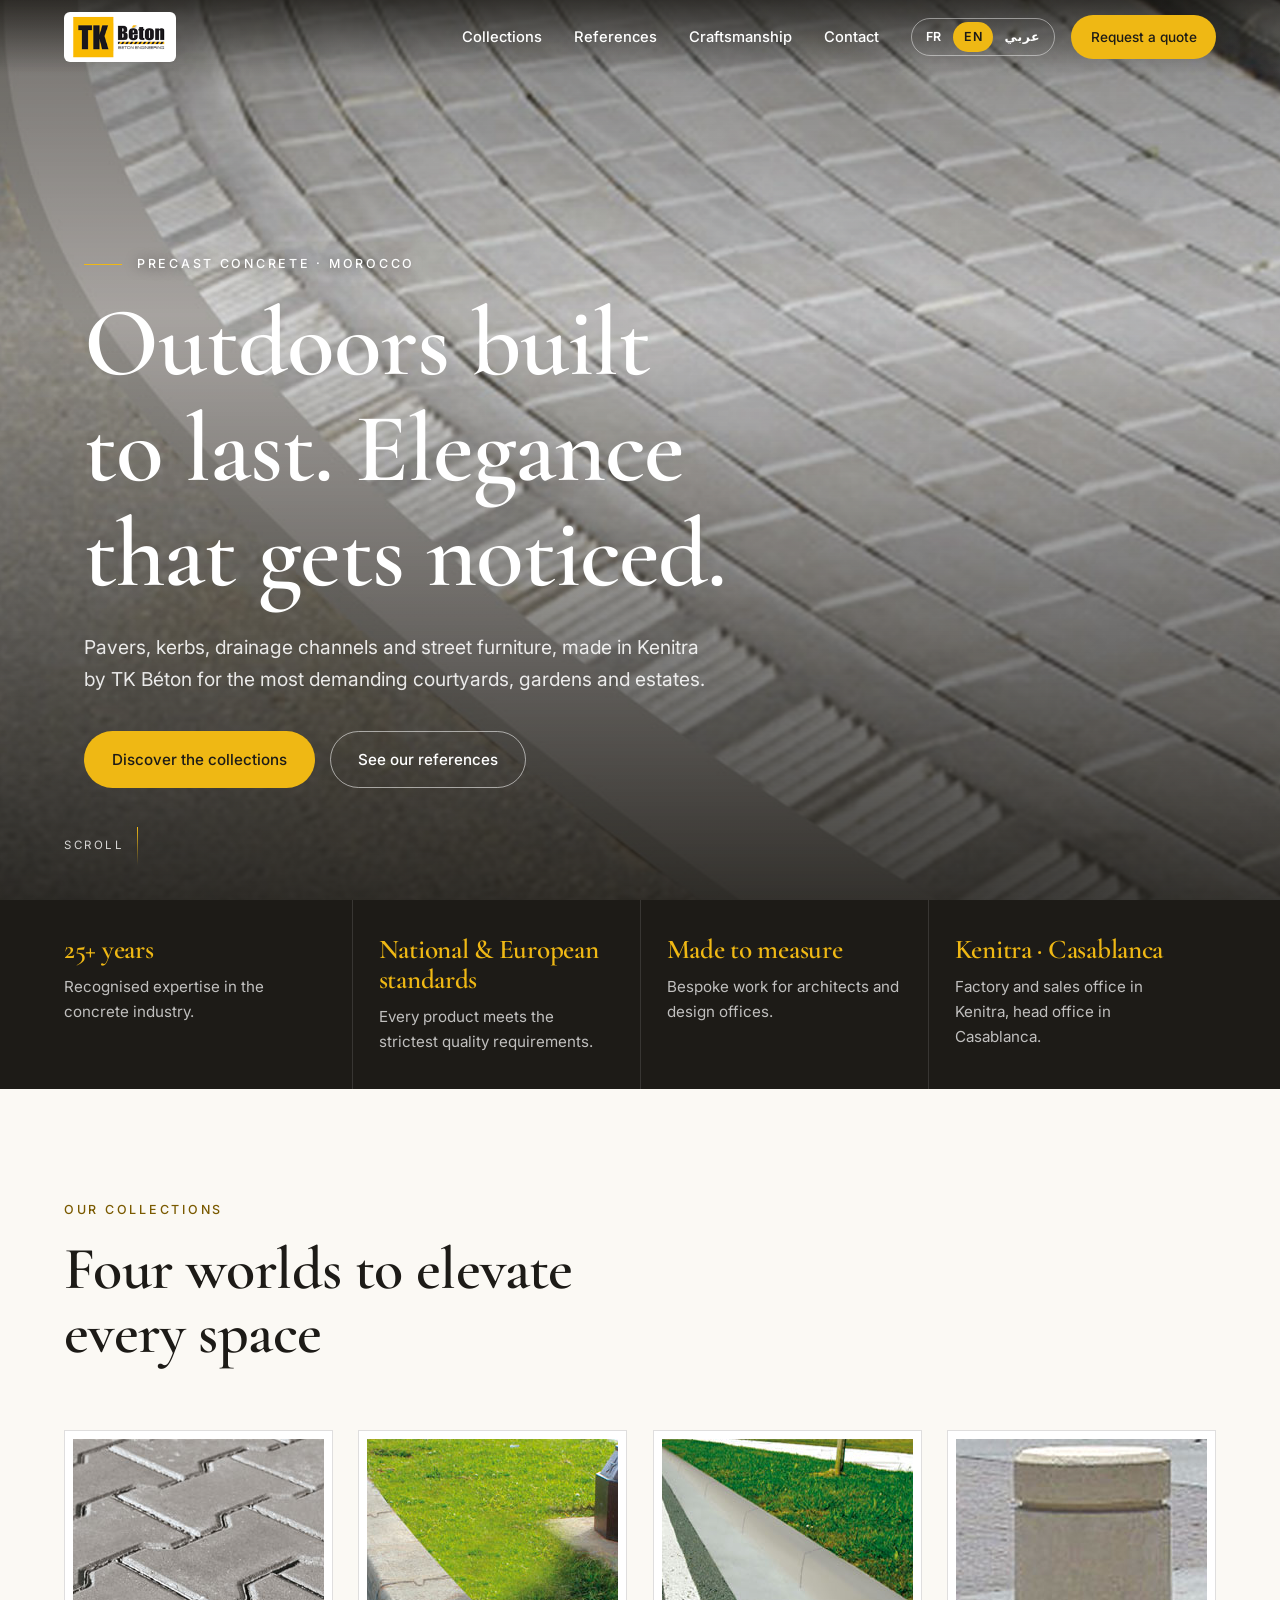
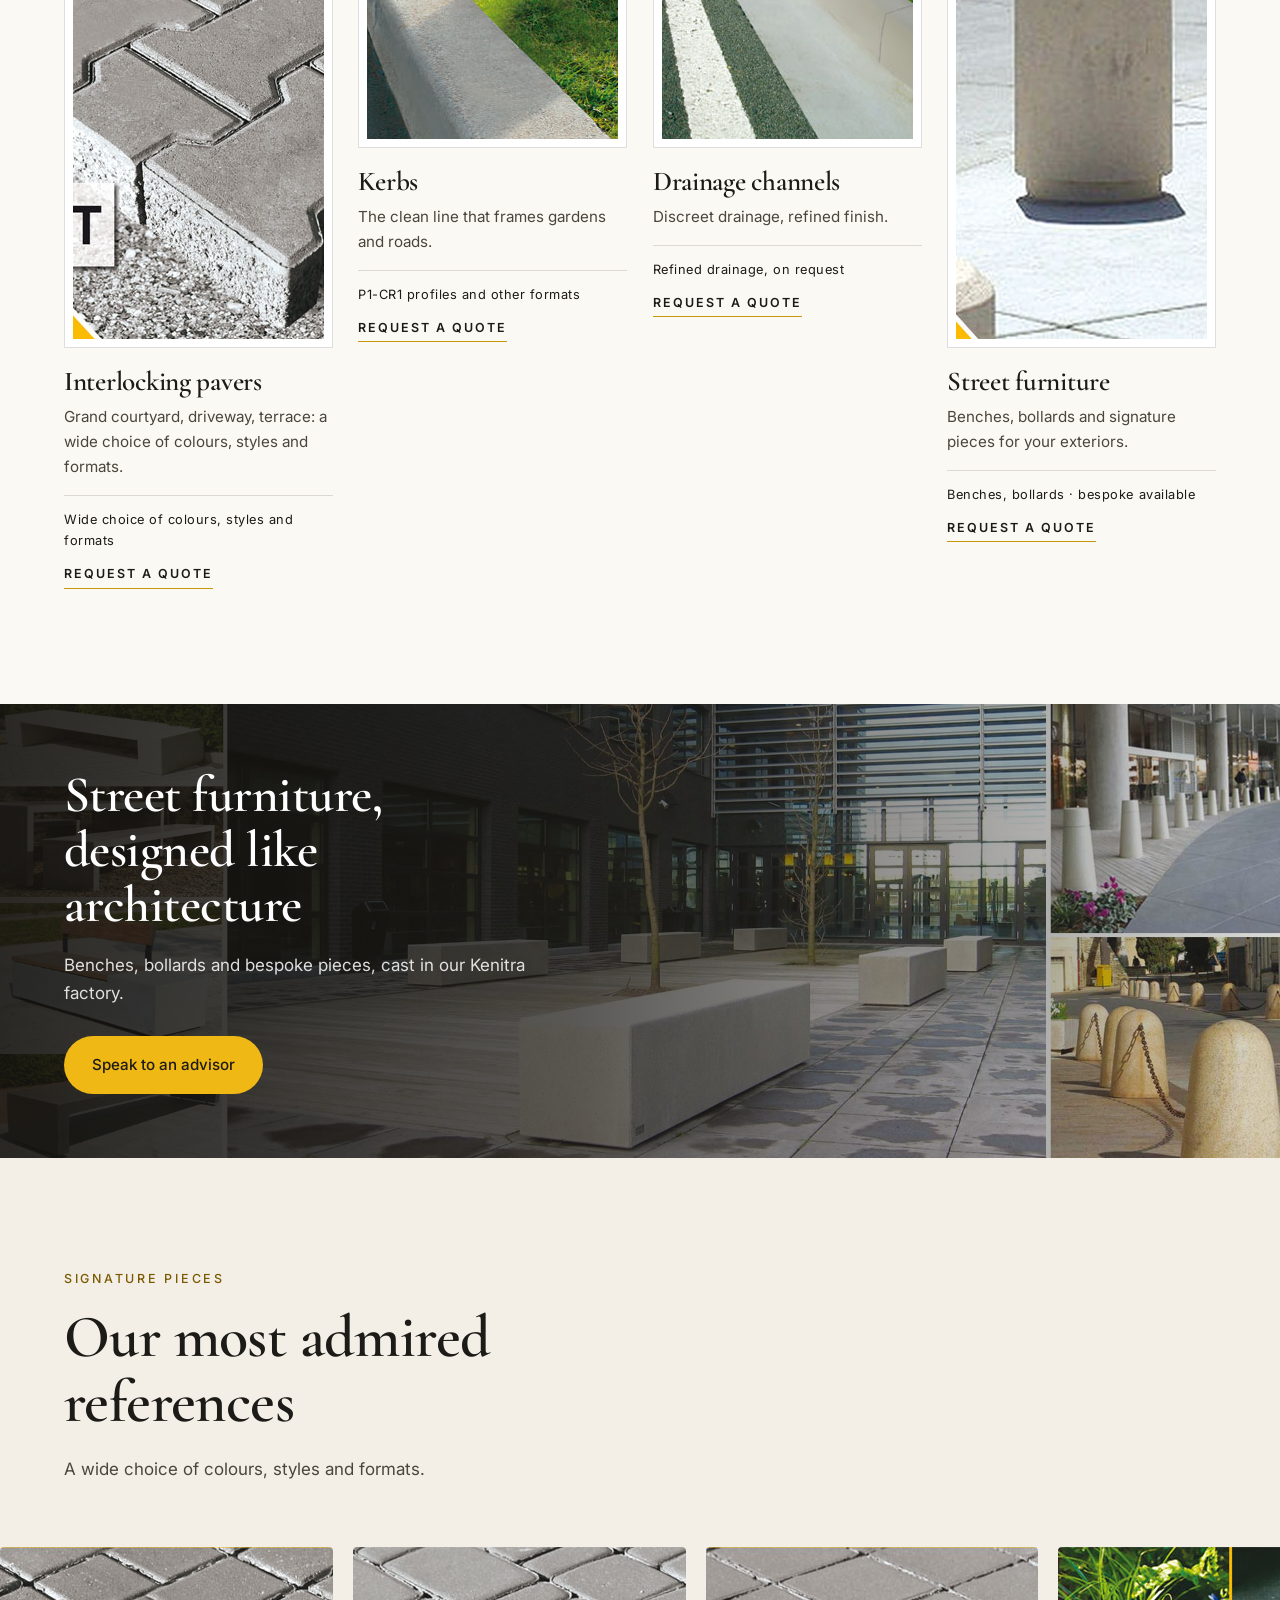
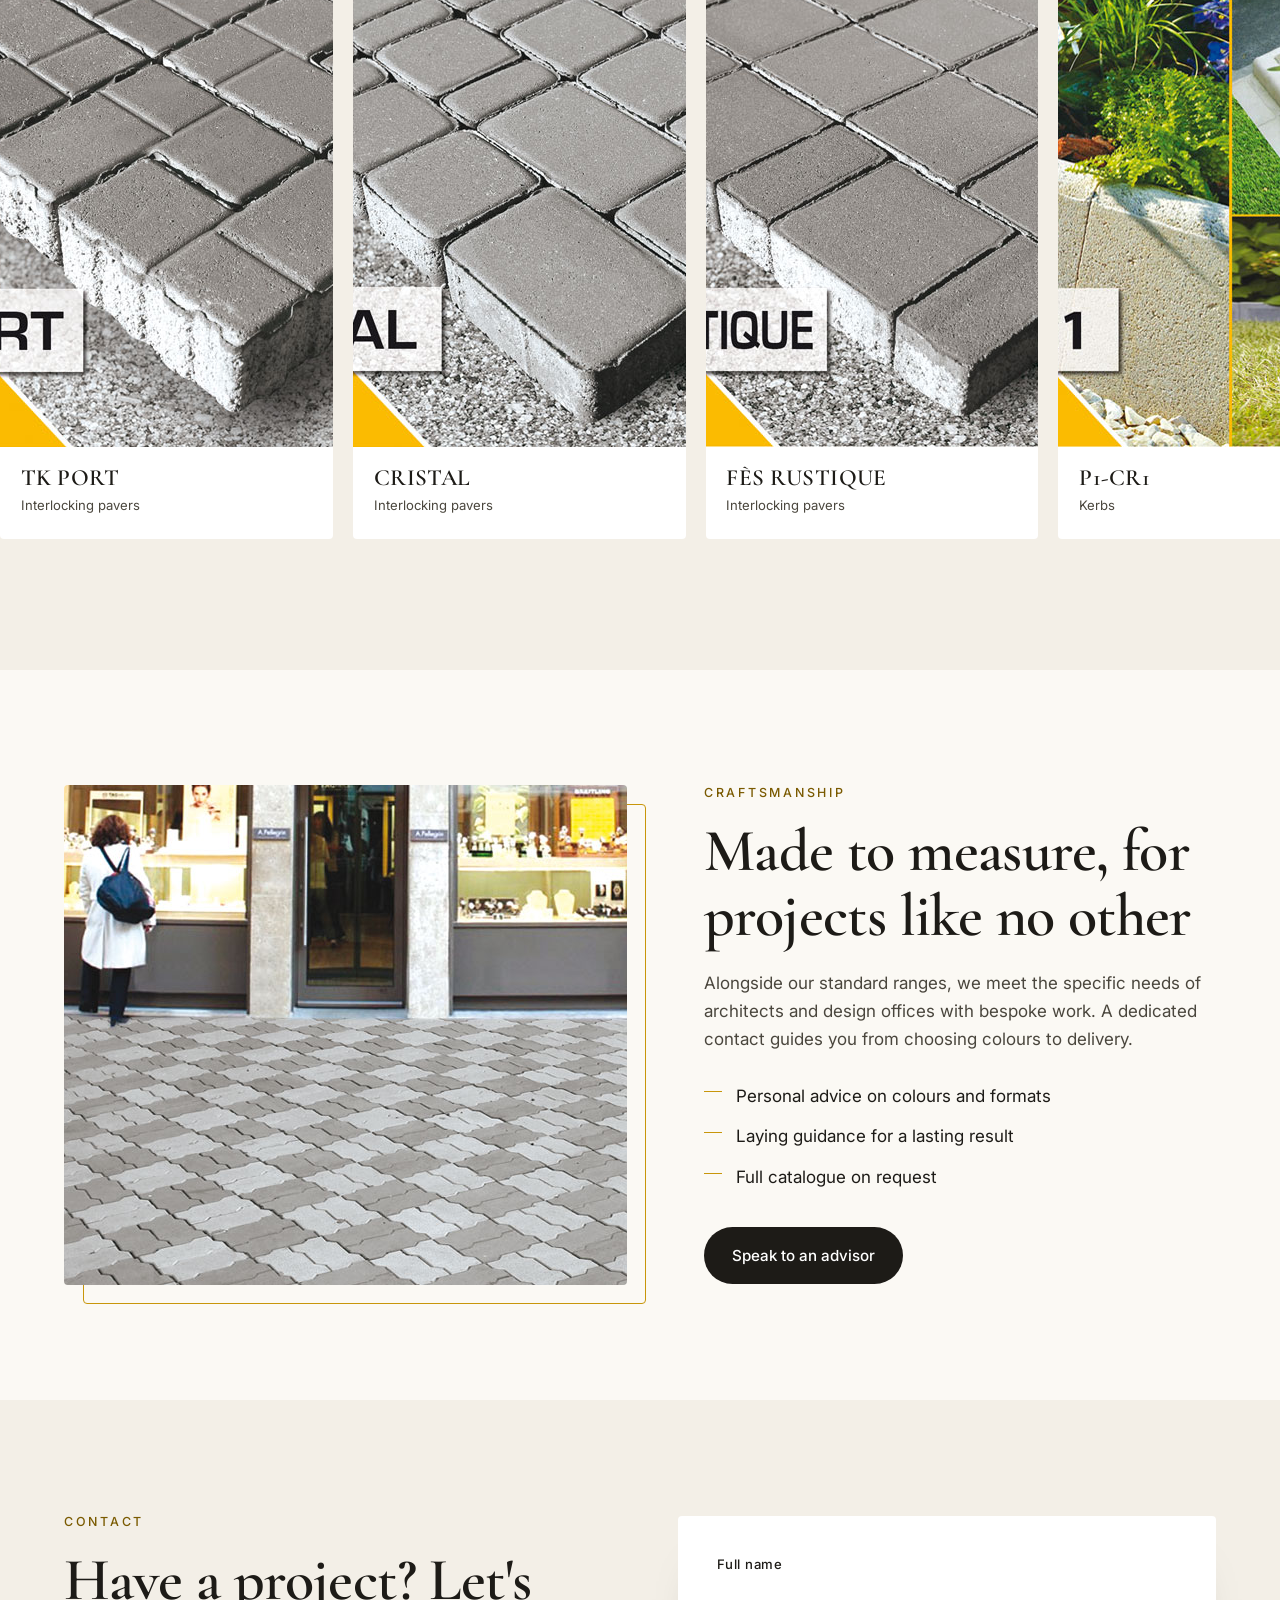
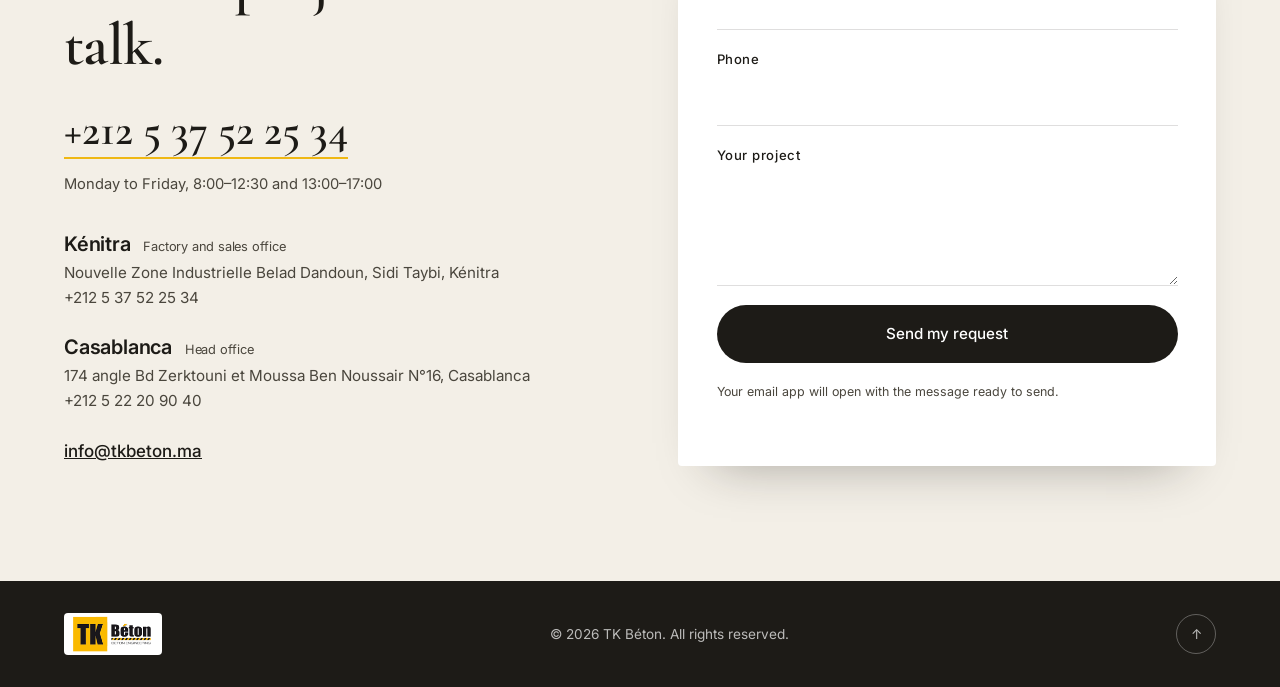
==== index.html @ a3fd38b3 "feat: redesigned TK Béton website (FR/EN/AR)" ====
<!DOCTYPE html>
<html lang="fr" dir="ltr">
<head>
<meta charset="utf-8">
<meta name="viewport" content="width=device-width, initial-scale=1">
<title>TK Béton — L'art du béton pour vos espaces extérieurs</title>
<meta name="description" content="TK Béton, fabricant de béton préfabriqué à Kénitra : pavés autobloquants, bordures, caniveaux et mobilier urbain, aux normes nationales et européennes.">
<meta name="theme-color" content="#1d1b17">
<link rel="icon" type="image/png" sizes="32x32" href="images/favicon-32x32.png">
<link rel="apple-touch-icon" href="images/apple-touch-icon.png">
<script>
/* Set language/direction before first paint so Arabic never flashes as LTR French. */
(function(){try{var l=localStorage.getItem('tk-lang');if(!l){var b=(navigator.language||'fr').slice(0,2);l=['fr','en','ar'].indexOf(b)>-1?b:'fr';}
var d=document.documentElement;d.lang=l;d.dir=l==='ar'?'rtl':'ltr';}catch(e){}})();
</script>
<link rel="preload" as="image" href="images/slide1.jpg" fetchpriority="high">
<link rel="preconnect" href="https://fonts.googleapis.com">
<link rel="preconnect" href="https://fonts.gstatic.com" crossorigin>
<link href="https://fonts.googleapis.com/css2?family=Cormorant+Garamond:wght@500;600&family=Inter:wght@400;500;600&family=Noto+Naskh+Arabic:wght@500;700&family=Tajawal:wght@400;500;700&display=swap" rel="stylesheet">
<link rel="stylesheet" href="css/style.css">
</head>
<body>

<header class="site-header" id="top">
  <a class="brand" href="#top" aria-label="TK Béton">
    <img src="images/logo.png" width="110" height="50" alt="TK Béton — Beton Engineering">
  </a>
  <nav class="main-nav" id="main-nav" aria-label="Navigation principale">
    <a href="#collections" data-i18n="nav.collections">Collections</a>
    <a href="#references" data-i18n="nav.refs">Références</a>
    <a href="#savoir-faire" data-i18n="nav.craft">Savoir-faire</a>
    <a href="#contact" data-i18n="nav.contact">Contact</a>
  </nav>
  <div class="header-tools">
    <div class="lang" role="group" aria-label="Langue / Language / اللغة">
      <button type="button" data-lang="fr" aria-pressed="true">FR</button>
      <button type="button" data-lang="en" aria-pressed="false">EN</button>
      <button type="button" data-lang="ar" aria-pressed="false" lang="ar">عربي</button>
    </div>
    <a class="btn btn-gold btn-sm" href="#contact" data-i18n="nav.quote">Demander un devis</a>
    <button class="menu-btn" type="button" aria-controls="main-nav" aria-expanded="false" aria-label="Menu"><span></span><span></span></button>
  </div>
</header>

<main>
  <!-- HERO -->
  <section class="hero" aria-labelledby="hero-title">
    <div class="hero-media" aria-hidden="true">
      <img class="hero-img" src="images/slide1.jpg" width="1920" height="700" alt="" fetchpriority="high">
      <video class="hero-video" muted loop playsinline preload="none" poster="images/slide1.jpg" data-src="videos/tk-beton-hero.mp4"></video>
    </div>
    <div class="hero-shade"></div>
    <div class="hero-inner">
      <p class="eyebrow" data-i18n="hero.eyebrow">Béton préfabriqué · Maroc</p>
      <h1 id="hero-title" data-i18n="hero.title">Des extérieurs qui durent. Une élégance qui se remarque.</h1>
      <p class="lead" data-i18n="hero.lead"></p>
      <div class="hero-cta">
        <a class="btn btn-gold" href="#collections" data-i18n="hero.cta1">Découvrir les collections</a>
        <a class="btn btn-ghost" href="#references" data-i18n="hero.cta2">Voir nos références</a>
      </div>
    </div>
    <a class="scroll-hint" href="#pillars"><span data-i18n="hero.scroll">Défiler</span><i></i></a>
  </section>

  <!-- TRUST STRIP -->
  <section class="pillars" id="pillars">
    <div class="wrap pillars-grid">
      <div><h2 data-i18n="pillars.1.t">Plus de 25 ans</h2><p data-i18n="pillars.1.d"></p></div>
      <div><h2 data-i18n="pillars.2.t">Normes</h2><p data-i18n="pillars.2.d"></p></div>
      <div><h2 data-i18n="pillars.3.t">Sur mesure</h2><p data-i18n="pillars.3.d"></p></div>
      <div><h2 data-i18n="pillars.4.t">Kénitra · Casablanca</h2><p data-i18n="pillars.4.d"></p></div>
    </div>
  </section>

  <!-- COLLECTIONS -->
  <section class="section" id="collections" aria-labelledby="col-title">
    <div class="wrap">
      <header class="section-head">
        <p class="eyebrow dark" data-i18n="col.eyebrow">Nos collections</p>
        <h2 id="col-title" data-i18n="col.title">Quatre univers</h2>
      </header>
      <div class="col-grid">
        <article class="card">
          <figure><img src="images/double_t.jpg" width="715" height="500" alt="Pavés autobloquants Double T" loading="lazy"></figure>
          <h3 data-i18n="col.paves.t"></h3>
          <p data-i18n="col.paves.d"></p>
          <p class="spec" data-i18n="spec.paves"></p>
          <a class="more" href="#contact" data-product="Pavés autobloquants" data-i18n="card.quote">Demander un devis</a>
        </article>
        <article class="card">
          <figure><img src="images/bordures.jpg" width="429" height="300" alt="Bordures en béton" loading="lazy"></figure>
          <h3 data-i18n="col.bordures.t"></h3>
          <p data-i18n="col.bordures.d"></p>
          <p class="spec" data-i18n="spec.bordures"></p>
          <a class="more" href="#contact" data-product="Bordures" data-i18n="card.quote">Demander un devis</a>
        </article>
        <article class="card">
          <figure><img src="images/caniveaux.jpg" width="429" height="300" alt="Caniveaux en béton" loading="lazy"></figure>
          <h3 data-i18n="col.caniveaux.t"></h3>
          <p data-i18n="col.caniveaux.d"></p>
          <p class="spec" data-i18n="spec.caniveaux"></p>
          <a class="more" href="#contact" data-product="Caniveaux" data-i18n="card.quote">Demander un devis</a>
        </article>
        <article class="card">
          <figure><img src="images/bornes.jpg" width="715" height="500" alt="Bornes en béton" loading="lazy"></figure>
          <h3 data-i18n="col.mobilier.t"></h3>
          <p data-i18n="col.mobilier.d"></p>
          <p class="spec" data-i18n="spec.mobilier"></p>
          <a class="more" href="#contact" data-product="Mobilier urbain" data-i18n="card.quote">Demander un devis</a>
        </article>
      </div>
    </div>
  </section>

  <!-- FULL-BLEED BAND (uses the large 1920px photo at full size) -->
  <section class="band" aria-labelledby="band-title">
    <img src="images/slide3.jpg" width="1920" height="700" alt="Mobilier urbain TK Béton : bancs et bornes en béton" loading="lazy">
    <div class="band-shade"></div>
    <div class="wrap band-copy">
      <h2 id="band-title" data-i18n="band.title"></h2>
      <p data-i18n="band.p"></p>
      <a class="btn btn-gold" href="#contact" data-product="Mobilier urbain sur mesure" data-i18n="band.cta">Parler à un conseiller</a>
    </div>
  </section>

  <!-- REFERENCES -->
  <section class="section section-stone" id="references" aria-labelledby="sig-title">
    <div class="wrap">
      <header class="section-head">
        <p class="eyebrow dark" data-i18n="sig.eyebrow">Pièces signature</p>
        <h2 id="sig-title" data-i18n="sig.title"></h2>
        <p class="sub" data-i18n="sig.lead"></p>
      </header>
    </div>
    <ul class="rail" tabindex="0" aria-label="TK PORT, DOUBLE T, CRISTAL, FÈS RUSTIQUE, P1-CR1, BORNES">
      <li><img src="images/tk_port.jpg" width="715" height="500" alt="TK PORT" loading="lazy"><div><b>TK PORT</b><span data-i18n="sig.paves"></span></div></li>
      <li><img src="images/cristal.jpg" width="715" height="500" alt="Cristal" loading="lazy"><div><b>CRISTAL</b><span data-i18n="sig.paves"></span></div></li>
      <li><img src="images/fes_rustique.jpg" width="715" height="500" alt="Fès Rustique" loading="lazy"><div><b>FÈS RUSTIQUE</b><span data-i18n="sig.paves"></span></div></li>
      <li><img src="images/p1-cr1.jpg" width="715" height="500" alt="P1-CR1" loading="lazy"><div><b>P1-CR1</b><span data-i18n="sig.bordures"></span></div></li>
      <li><img src="images/bornes_slides1.jpg" width="715" height="500" alt="Bornes" loading="lazy"><div><b>BORNES</b><span data-i18n="sig.mobilier"></span></div></li>
    </ul>
  </section>

  <!-- CRAFT -->
  <section class="section" id="savoir-faire" aria-labelledby="craft-title">
    <div class="wrap craft-grid">
      <figure class="craft-visual"><img src="images/agadir-slides2.jpg" width="715" height="500" alt="Réalisation TK Béton" loading="lazy"></figure>
      <div>
        <p class="eyebrow dark" data-i18n="craft.eyebrow">Savoir-faire</p>
        <h2 id="craft-title" data-i18n="craft.title"></h2>
        <p class="body" data-i18n="craft.p"></p>
        <ul class="checks">
          <li data-i18n="craft.l1"></li>
          <li data-i18n="craft.l2"></li>
          <li data-i18n="craft.l3"></li>
        </ul>
        <a class="btn btn-dark" href="#contact" data-i18n="craft.cta">Parler à un conseiller</a>
      </div>
    </div>
  </section>

  <!-- CONTACT -->
  <section class="section section-stone" id="contact" aria-labelledby="contact-title">
    <div class="wrap contact-grid">
      <div>
        <p class="eyebrow dark" data-i18n="contact.eyebrow">Contact</p>
        <h2 id="contact-title" data-i18n="contact.title"></h2>
        <a class="phone" href="tel:+212537522534" dir="ltr">+212 5 37 52 25 34</a>
        <p class="hours" data-i18n="contact.hours"></p>
        <address class="sites">
          <div>
            <h3>Kénitra <small data-i18n="contact.fact"></small></h3>
            <p>Nouvelle Zone Industrielle Belad Dandoun, Sidi Taybi, Kénitra<br><span dir="ltr">+212 5 37 52 25 34</span></p>
          </div>
          <div>
            <h3>Casablanca <small data-i18n="contact.hq"></small></h3>
            <p>174 angle Bd Zerktouni et Moussa Ben Noussair N°16, Casablanca<br><span dir="ltr">+212 5 22 20 90 40</span></p>
          </div>
          <a class="mail" href="mailto:info@tkbeton.ma" dir="ltr">info@tkbeton.ma</a>
        </address>
      </div>
      <form class="form" id="contact-form" novalidate>
        <label><span data-i18n="contact.form.name">Nom complet</span><input name="name" type="text" autocomplete="name" required></label>
        <label><span data-i18n="contact.form.phone">Téléphone</span><input name="phone" type="tel" autocomplete="tel" required dir="ltr"></label>
        <label><span data-i18n="contact.form.msg">Votre projet</span><textarea name="msg" rows="4" required></textarea></label>
        <button class="btn btn-dark" type="submit" data-i18n="contact.form.send">Envoyer ma demande</button>
        <p class="note" data-i18n="contact.form.note"></p>
      </form>
    </div>
  </section>
</main>

<footer class="site-footer">
  <div class="wrap foot">
    <img src="images/logo.png" width="96" height="44" alt="TK Béton">
    <p>© 2026 TK Béton. <span data-i18n="footer.rights">Tous droits réservés.</span></p>
    <a href="#top" aria-label="Top">↑</a>
  </div>
</footer>

<a class="call-bar" href="tel:+212537522534"><span data-i18n="call.now">Appeler</span> <span dir="ltr">+212 5 37 52 25 34</span></a>

<script src="js/i18n.js"></script>
<script src="js/main.js"></script>
</body>
</html>
---- css/style.css ----
/* TK Béton — light-luxury stone & gold. Logical properties keep RTL (Arabic) correct. */
:root {
  --ink: #1d1b17;
  --ink-soft: #4a463d;
  --stone: #f3efe7;
  --stone-deep: #e6e0d3;
  --paper: #fbf9f4;
  --gold: #efb814;
  --gold-deep: #c8960a;
  --gold-text: #7a5a00;
  --line: rgba(29, 27, 23, .14);
  --font-display: "Cormorant Garamond", Georgia, serif;
  --font-body: "Inter", system-ui, sans-serif;
  --gutter: clamp(1.25rem, 5vw, 4rem);
  --section: clamp(4.5rem, 9vw, 9rem);
  --ease: cubic-bezier(.16, 1, .3, 1);
}
html[lang="ar"] { --font-display: "Noto Naskh Arabic", "Tajawal", serif; --font-body: "Tajawal", "Inter", sans-serif; }

*, *::before, *::after { box-sizing: border-box; }
html { scroll-behavior: smooth; scroll-padding-top: 5rem; }
body { margin: 0; background: var(--paper); color: var(--ink); font: 400 1.0625rem/1.65 var(--font-body); -webkit-font-smoothing: antialiased; }
img, video { display: block; max-width: 100%; }
a { color: inherit; }
button { font: inherit; color: inherit; cursor: pointer; }
:focus-visible { outline: 2px solid var(--gold); outline-offset: 3px; }
.wrap { width: min(100% - 2 * var(--gutter), 1240px); margin-inline: auto; }

h1, h2, h3 { font-family: var(--font-display); font-weight: 600; line-height: 1.08; margin: 0; letter-spacing: -.01em; }
h2 { font-size: clamp(2rem, 1.2rem + 3.4vw, 3.75rem); }
.eyebrow { font: 500 .78rem/1 var(--font-body); letter-spacing: .22em; text-transform: uppercase; color: var(--gold); margin: 0 0 1.25rem; }
.eyebrow.dark { color: var(--gold-text); }
html[lang="ar"] h1, html[lang="ar"] h2, html[lang="ar"] h3 { letter-spacing: 0; line-height: 1.3; }
html[lang="ar"] .eyebrow { letter-spacing: .04em; font-size: .95rem; }
.sub, .body { color: var(--ink-soft); max-width: 56ch; margin: 1.25rem 0 0; }

/* Buttons */
.btn { display: inline-flex; align-items: center; gap: .6rem; padding: .95rem 1.7rem; border-radius: 999px; border: 1px solid transparent; font-weight: 500; font-size: .95rem; text-decoration: none; transition: transform .3s var(--ease), background .3s, color .3s, border-color .3s; }
.btn:hover { transform: translateY(-2px); }
.btn-sm { padding: .6rem 1.15rem; font-size: .85rem; }
.btn-gold { background: var(--gold); color: var(--ink); }
.btn-gold:hover { background: #f7c93a; }
.btn-ghost { background: transparent; color: #fff; border-color: rgba(255,255,255,.55); }
.btn-ghost:hover { background: rgba(255,255,255,.14); border-color: #fff; }
.btn-dark { background: var(--ink); color: #fff; }
.btn-dark:hover { background: #000; }
.play-dot { width: 0; height: 0; border-block: 6px solid transparent; border-inline-start: 10px solid currentColor; }
[dir="rtl"] .play-dot { transform: scaleX(-1); }

/* Header */
.site-header { position: fixed; inset: 0 0 auto 0; z-index: 50; display: flex; align-items: center; gap: 2rem; padding: .75rem var(--gutter); background: linear-gradient(180deg, rgba(20,18,14,.72), rgba(20,18,14,0)); transition: background .4s, box-shadow .4s; }
.site-header.scrolled { background: rgba(251,249,244,.94); backdrop-filter: blur(14px); box-shadow: 0 1px 0 var(--line); }
.brand { display: block; background: #fff; border-radius: 6px; padding: 4px 8px; line-height: 0; }
.brand img { height: 42px; width: auto; }
.main-nav { display: flex; gap: 2rem; margin-inline-start: auto; }
.main-nav a { text-decoration: none; color: #fff; font-size: .92rem; font-weight: 500; position: relative; padding-block: .3rem; }
.main-nav a::after { content: ""; position: absolute; inset: auto 0 0 0; height: 1px; background: var(--gold); transform: scaleX(0); transform-origin: left; transition: transform .35s var(--ease); }
[dir="rtl"] .main-nav a::after { transform-origin: right; }
.main-nav a:hover::after { transform: scaleX(1); }
.site-header.scrolled .main-nav a { color: var(--ink); }
.header-tools { display: flex; align-items: center; gap: 1rem; }
.lang { display: flex; border: 1px solid rgba(255,255,255,.45); border-radius: 999px; padding: 3px; }
.lang button { border: 0; background: none; color: #fff; padding: .3rem .7rem; border-radius: 999px; font-size: .78rem; font-weight: 600; letter-spacing: .04em; }
.lang button[aria-pressed="true"] { background: var(--gold); color: var(--ink); }
.site-header.scrolled .lang { border-color: var(--line); }
.site-header.scrolled .lang button:not([aria-pressed="true"]) { color: var(--ink); }
.menu-btn { display: none; width: 44px; height: 44px; border: 0; background: none; position: relative; }
.menu-btn span { position: absolute; inset-inline: 10px; height: 2px; background: #fff; transition: transform .3s var(--ease); }
.menu-btn span:first-child { top: 17px; } .menu-btn span:last-child { top: 25px; }
.site-header.scrolled .menu-btn span { background: var(--ink); }
.menu-btn[aria-expanded="true"] span:first-child { transform: translateY(4px) rotate(45deg); }
.menu-btn[aria-expanded="true"] span:last-child { transform: translateY(-4px) rotate(-45deg); }

/* Hero media: still image, one slow zoom, optional real video on top */
.hero-media { position: absolute; inset: 0; overflow: hidden; z-index: -2; background: #2a2823; }
.hero-img { width: 100%; height: 100%; object-fit: cover; animation: slow-zoom 24s ease-out forwards; }
@keyframes slow-zoom { from { transform: scale(1); } to { transform: scale(1.08); } }
.hero-video { position: absolute; inset: 0; width: 100%; height: 100%; object-fit: cover; opacity: 0; transition: opacity .8s; }
.hero-video.ready { opacity: 1; }

/* Hero */
.hero { position: relative; min-height: 100svh; display: grid; align-items: end; color: #fff; isolation: isolate; }
.hero-shade { position: absolute; inset: 0; z-index: -1; background: linear-gradient(180deg, rgba(20,18,14,.45) 0%, rgba(20,18,14,.15) 35%, rgba(20,18,14,.82) 100%); }
.hero-inner { padding: 9rem var(--gutter) clamp(5rem, 9vw, 7rem); max-width: 1240px; width: 100%; margin-inline: auto; }
.hero .eyebrow { color: #fff; display: flex; align-items: center; gap: .9rem; text-shadow: 0 1px 12px rgba(0,0,0,.5); }
.hero .eyebrow::before { content: ""; width: 2.4rem; height: 1px; background: var(--gold); }
.hero h1 { font-size: clamp(2.6rem, 1rem + 6.4vw, 6.25rem); max-width: 14ch; }
html[lang="ar"] .hero h1 { line-height: 1.25; max-width: 16ch; }
.hero .lead { max-width: 52ch; font-size: clamp(1.02rem, .95rem + .4vw, 1.2rem); color: rgba(255,255,255,.88); margin: 1.5rem 0 2.2rem; }
.hero-cta { display: flex; flex-wrap: wrap; gap: .9rem; }
.scroll-hint { position: absolute; inset-inline-start: var(--gutter); bottom: 2.2rem; display: flex; align-items: center; gap: .8rem; font-size: .72rem; letter-spacing: .22em; text-transform: uppercase; color: rgba(255,255,255,.8); text-decoration: none; }
.scroll-hint i { width: 1px; height: 38px; background: linear-gradient(var(--gold), transparent); animation: pulse 2s infinite; }
@keyframes pulse { 50% { transform: scaleY(.5); transform-origin: top; } }

/* Pillars */
.pillars { background: var(--ink); color: #fff; }
.pillars-grid { display: grid; grid-template-columns: repeat(4, 1fr); }
.pillars-grid > div { padding: 2.2rem 1.6rem; border-inline-start: 1px solid rgba(255,255,255,.12); }
.pillars-grid > div:first-child { border-inline-start: 0; padding-inline-start: 0; }
.pillars h2 { font-size: 1.7rem; color: var(--gold); }
.pillars p { margin: .6rem 0 0; color: rgba(255,255,255,.72); font-size: .95rem; max-width: 32ch; }

/* Sections */
.section { padding-block: var(--section); }
.section-stone { background: var(--stone); }
.section-dark { background: var(--ink); color: #fff; }
.section-head { margin-bottom: clamp(2.2rem, 5vw, 4rem); max-width: 40rem; }

/* Collections: framed product plates, never enlarged past ~1.5x native */
.col-grid { display: grid; grid-template-columns: repeat(4, 1fr); gap: 1.6rem; }
.card { display: flex; flex-direction: column; }
.card figure { margin: 0 0 1.2rem; background: #fff; padding: 8px; border: 1px solid var(--line); }
.card figure img { width: 100%; aspect-ratio: 4/3; object-fit: cover; }
.card h3 { font-size: 1.7rem; }
.card p { margin: .45rem 0 0; color: var(--ink-soft); font-size: .95rem; }
.card .spec { font-size: .8rem; letter-spacing: .04em; padding-block: .8rem; margin-top: auto; border-top: 1px solid var(--line); color: var(--ink); }
.card .spec { margin-top: 1rem; }
.more { display: inline-block; align-self: flex-start; font-size: .78rem; font-weight: 600; letter-spacing: .16em; text-transform: uppercase; text-decoration: none; color: var(--ink); border-bottom: 1px solid var(--gold-deep); padding-bottom: 3px; transition: color .3s, border-color .3s; }
.more:hover { color: var(--gold-text); border-color: var(--ink); }
html[lang="ar"] .more { letter-spacing: 0; text-transform: none; font-size: .9rem; }

/* Full-bleed band (native 1920px photo) */
.band { position: relative; min-height: 28rem; display: grid; align-items: center; color: #fff; overflow: hidden; isolation: isolate; }
.band > img { position: absolute; inset: 0; width: 100%; height: 100%; object-fit: cover; z-index: -2; }
.band-shade { position: absolute; inset: 0; z-index: -1; background: linear-gradient(90deg, rgba(20,18,14,.9) 0%, rgba(20,18,14,.7) 45%, rgba(20,18,14,.15) 100%); }
[dir="rtl"] .band-shade { background: linear-gradient(270deg, rgba(20,18,14,.9) 0%, rgba(20,18,14,.7) 45%, rgba(20,18,14,.15) 100%); }
.band-copy { padding-block: 4rem; }
.band h2 { font-size: clamp(1.9rem, 1.2rem + 2.6vw, 3.2rem); max-width: 18ch; }
.band p { max-width: 42ch; color: rgba(255,255,255,.85); margin: 1.1rem 0 1.8rem; }

/* Rail */
.rail { list-style: none; margin: 0; padding: 0 var(--gutter) 1rem; display: flex; gap: 1.25rem; overflow-x: auto; scroll-snap-type: x mandatory; scrollbar-width: thin; }
.rail li { flex: 0 0 clamp(15rem, 26vw, 22rem); scroll-snap-align: start; background: #fff; border-radius: 4px; overflow: hidden; transition: transform .4s var(--ease), box-shadow .4s; }
.rail li:hover { transform: translateY(-6px); box-shadow: 0 24px 40px -24px rgba(29,27,23,.45); }
.rail img { width: 100%; aspect-ratio: 4/3; object-fit: cover; }
.rail li div { padding: 1.1rem 1.3rem 1.4rem; display: grid; gap: .15rem; }
.rail b { font: 600 1.45rem var(--font-display); letter-spacing: .02em; }
.rail span { font-size: .82rem; color: var(--ink-soft); }

/* Craft */
.craft-grid { display: grid; grid-template-columns: 1.1fr 1fr; gap: clamp(2rem, 6vw, 6rem); align-items: center; }
.craft-visual { margin: 0; position: relative; }
.craft-visual img { width: 100%; aspect-ratio: 4/3; object-fit: cover; border-radius: 4px; }
.craft-visual::before { content: ""; position: absolute; inset: 1.2rem -1.2rem -1.2rem 1.2rem; border: 1px solid var(--gold-deep); border-radius: 4px; z-index: -1; }
[dir="rtl"] .craft-visual::before { inset: 1.2rem 1.2rem -1.2rem -1.2rem; }
.craft-grid h2 { margin-bottom: 1.2rem; }
.checks { list-style: none; padding: 0; margin: 1.8rem 0 2.2rem; display: grid; gap: .8rem; }
.checks li { padding-inline-start: 2rem; position: relative; }
.checks li::before { content: ""; position: absolute; inset-inline-start: 0; top: .55em; width: 1.1rem; height: 1px; background: var(--gold-deep); }

/* Contact */
.contact-grid { display: grid; grid-template-columns: 1fr 1fr; gap: clamp(2rem, 6vw, 6rem); }
.phone { display: inline-block; margin-top: 1.6rem; font: 600 clamp(1.8rem, 1.2rem + 2vw, 2.8rem) var(--font-display); text-decoration: none; border-bottom: 2px solid var(--gold); }
.hours { color: var(--ink-soft); font-size: .92rem; margin: .8rem 0 2.2rem; }
.sites { font-style: normal; display: grid; gap: 1.5rem; }
.sites h3 { font: 600 1.25rem var(--font-body); }
.sites small { font-weight: 400; color: var(--ink-soft); font-size: .8rem; margin-inline-start: .5rem; }
.sites p { margin: .3rem 0 0; color: var(--ink-soft); font-size: .95rem; }
.form { background: #fff; padding: clamp(1.5rem, 3vw, 2.5rem); border-radius: 4px; display: grid; gap: 1.2rem; align-content: start; box-shadow: 0 30px 50px -35px rgba(29,27,23,.4); }
.form label { display: grid; gap: .4rem; font-size: .82rem; font-weight: 500; letter-spacing: .04em; }
.form input, .form textarea { font: inherit; padding: .8rem 0; border: 0; border-bottom: 1px solid var(--line); background: transparent; border-radius: 0; resize: vertical; }
.form input:focus, .form textarea:focus { outline: 0; border-bottom-color: var(--gold-deep); box-shadow: 0 1px 0 var(--gold-deep); }
.form .btn { justify-content: center; }
.form input:user-invalid, .form textarea:user-invalid { border-bottom-color: #b3261e; }
.note { margin: 0; font-size: .78rem; color: var(--ink-soft); }

/* Footer */
.site-footer { background: var(--ink); color: rgba(255,255,255,.7); padding-block: 2rem; font-size: .85rem; }
.foot { display: flex; align-items: center; justify-content: space-between; gap: 1rem; }
.foot img { background: #fff; padding: 3px 8px; border-radius: 4px; height: 42px; width: auto; }
.foot p { margin: 0; }
.foot a { text-decoration: none; width: 40px; height: 40px; border: 1px solid rgba(255,255,255,.3); border-radius: 50%; display: grid; place-items: center; }

.mail { color: var(--ink); font-weight: 500; }
.call-bar { display: none; }

/* Reveal */
.js .reveal { opacity: 0; transform: translateY(24px); transition: opacity .9s var(--ease), transform .9s var(--ease); }
.js .reveal.in { opacity: 1; transform: none; }

@media (max-width: 960px) {
  .main-nav { position: fixed; inset: 0 0 auto 0; top: 0; flex-direction: column; gap: 0; padding: 5.5rem var(--gutter) 2rem; background: var(--ink); transform: translateY(-100%); transition: transform .5s var(--ease); z-index: -1; margin: 0; }
  .main-nav.open { transform: none; }
  .main-nav a { color: #fff !important; padding: 1rem 0; font-size: 1.2rem; border-bottom: 1px solid rgba(255,255,255,.1); }
  .menu-btn { display: block; }
  .header-tools { margin-inline-start: auto; gap: .5rem; }
  .header-tools .btn-gold { display: none; }
  .craft-grid, .contact-grid { grid-template-columns: 1fr; }
  .col-grid { grid-template-columns: repeat(2, 1fr); }
  .pillars-grid { grid-template-columns: 1fr 1fr; }
  .pillars-grid > div { border-inline-start: 0; border-top: 1px solid rgba(255,255,255,.12); padding: 1.6rem 1rem 1.6rem 0; }
  .pillars-grid > div:nth-child(-n+2) { border-top: 0; }
  .craft-visual::before { display: none; }
}
@media (max-width: 520px) {
  .brand img { height: 34px; }
  .col-grid { grid-template-columns: 1fr; }
  .pillars-grid { grid-template-columns: 1fr; }
  .pillars-grid > div:nth-child(2) { border-top: 1px solid rgba(255,255,255,.12); }
  .call-bar { position: fixed; z-index: 60; inset: auto 0 0 0; display: flex; justify-content: center; gap: .7rem; padding: .9rem; background: var(--gold); color: var(--ink); font-weight: 600; text-decoration: none; }
  .site-footer { padding-bottom: 5rem; }
}
@media (prefers-reduced-motion: reduce) {
  *, *::before, *::after { animation: none !important; transition: none !important; scroll-behavior: auto !important; }
  .js .reveal { opacity: 1; transform: none; }
}
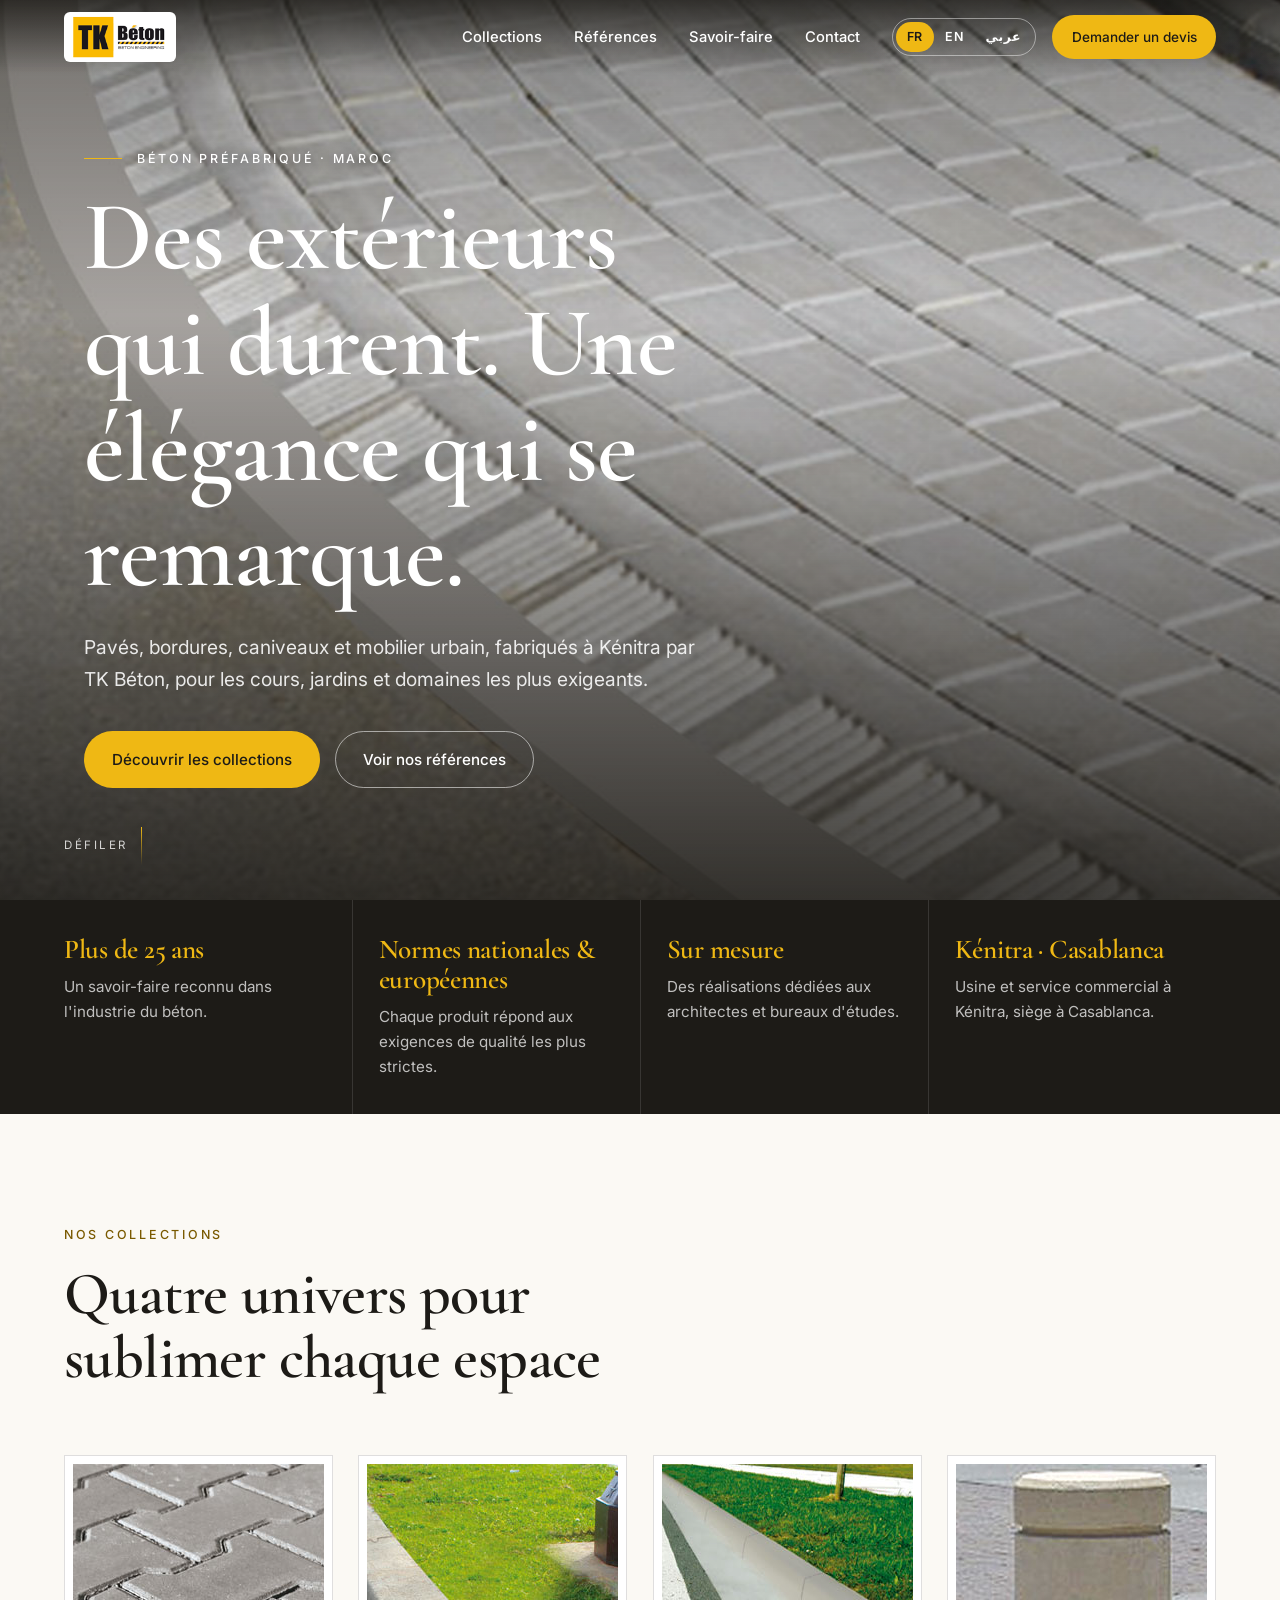
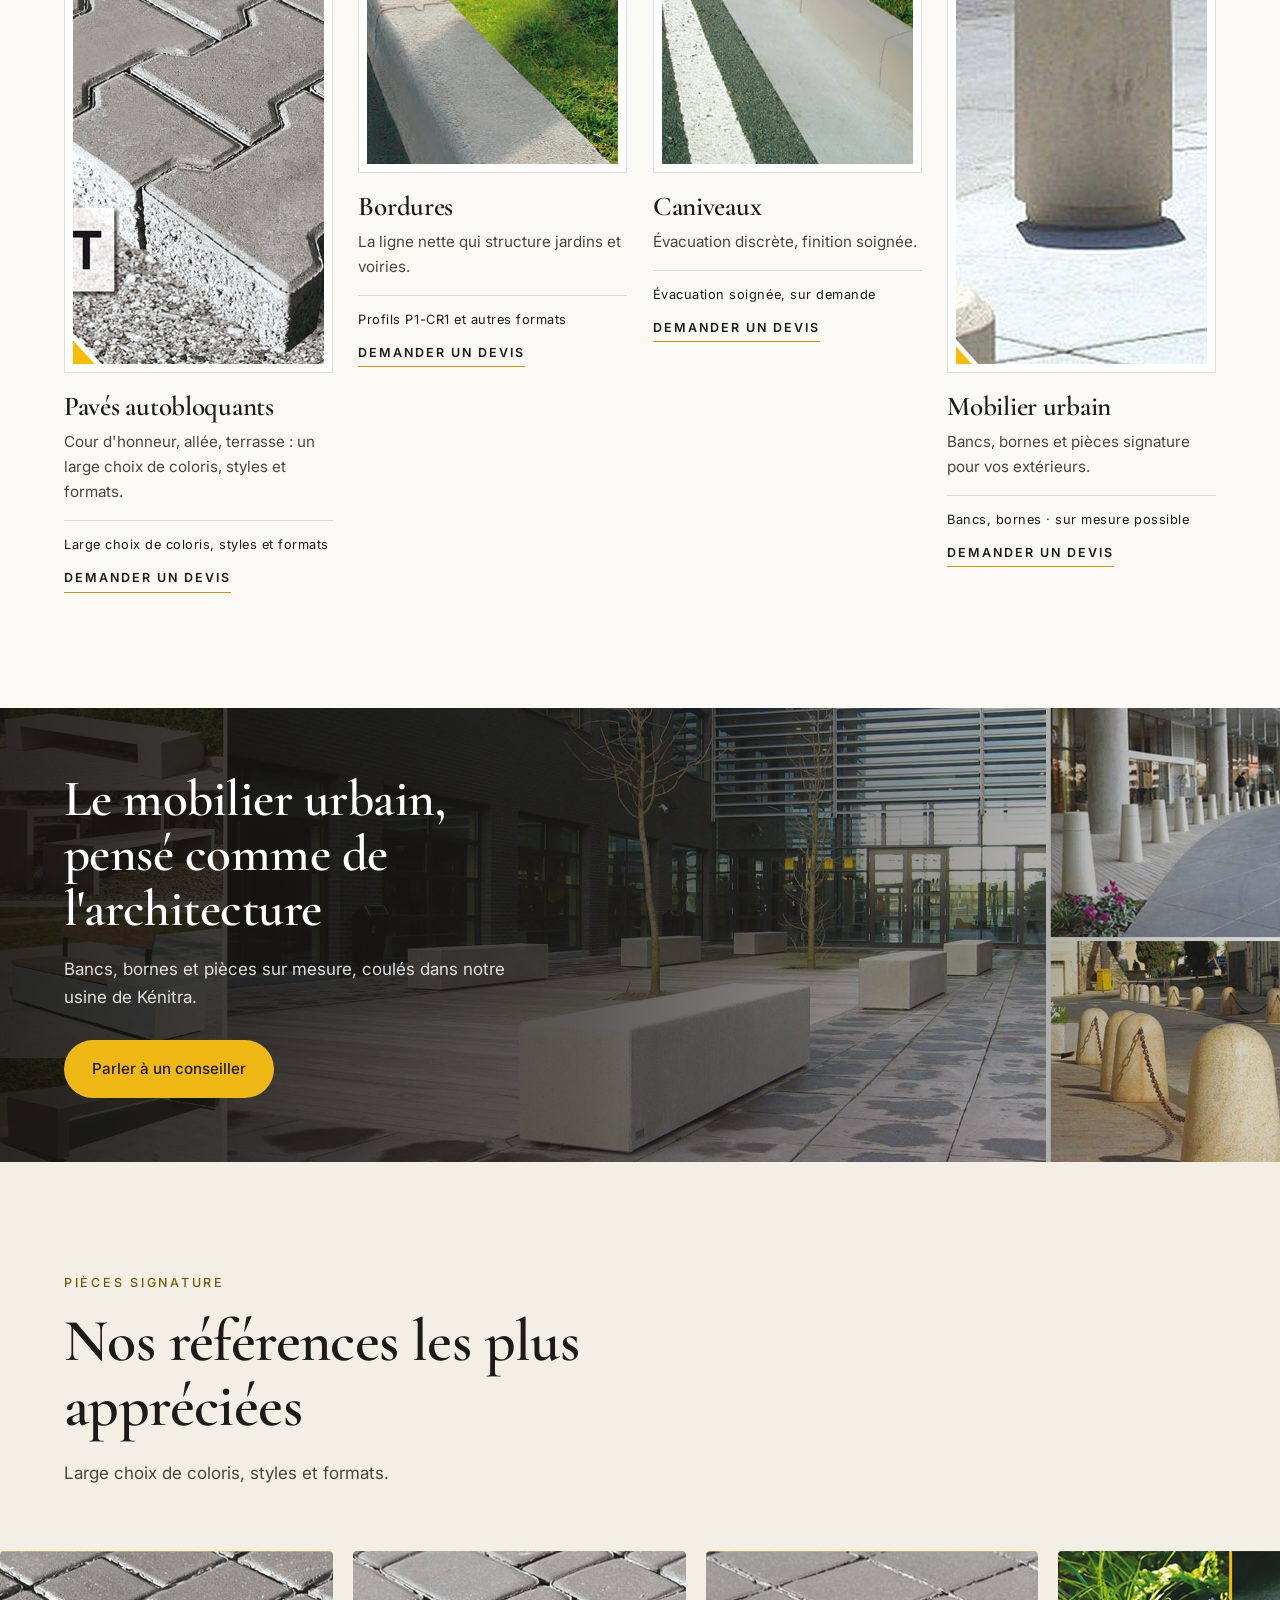
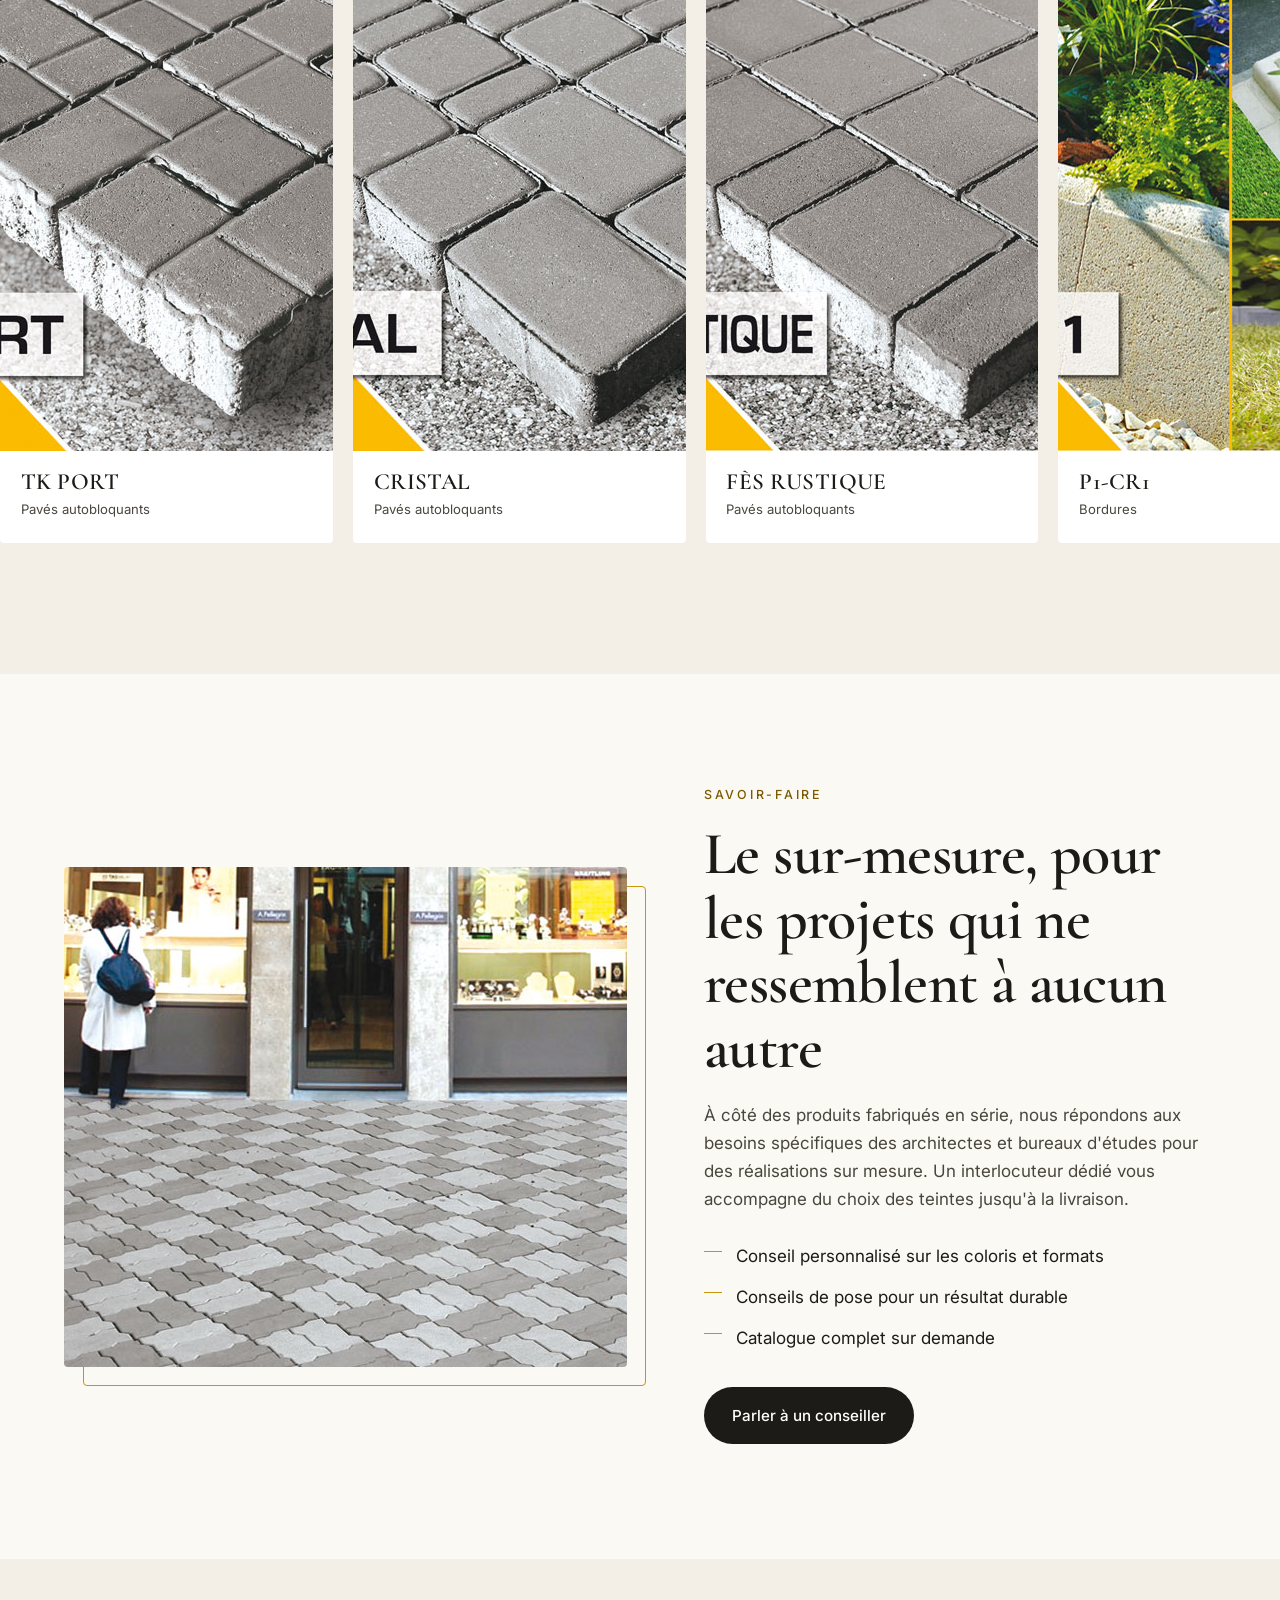
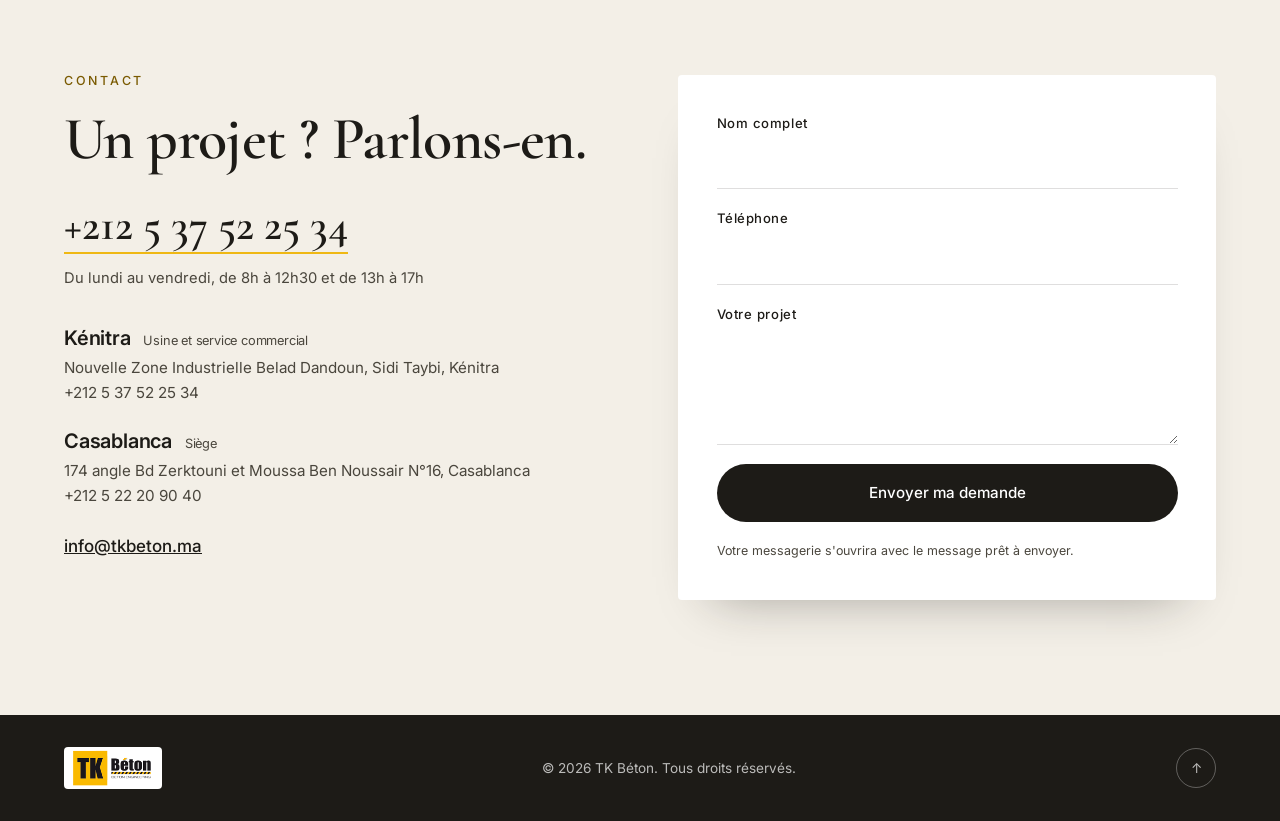
==== commit 556c9874: "fix: default language is always French" ====
--- a/index.html
+++ b/index.html
@@ -10,7 +10,7 @@
 <link rel="apple-touch-icon" href="images/apple-touch-icon.png">
 <script>
 /* Set language/direction before first paint so Arabic never flashes as LTR French. */
-(function(){try{var l=localStorage.getItem('tk-lang');if(!l){var b=(navigator.language||'fr').slice(0,2);l=['fr','en','ar'].indexOf(b)>-1?b:'fr';}
+(function(){try{var l=localStorage.getItem('tk-lang');if(['fr','en','ar'].indexOf(l)<0){l='fr';}
 var d=document.documentElement;d.lang=l;d.dir=l==='ar'?'rtl':'ltr';}catch(e){}})();
 </script>
 <link rel="preload" as="image" href="images/slide1.jpg" fetchpriority="high">
